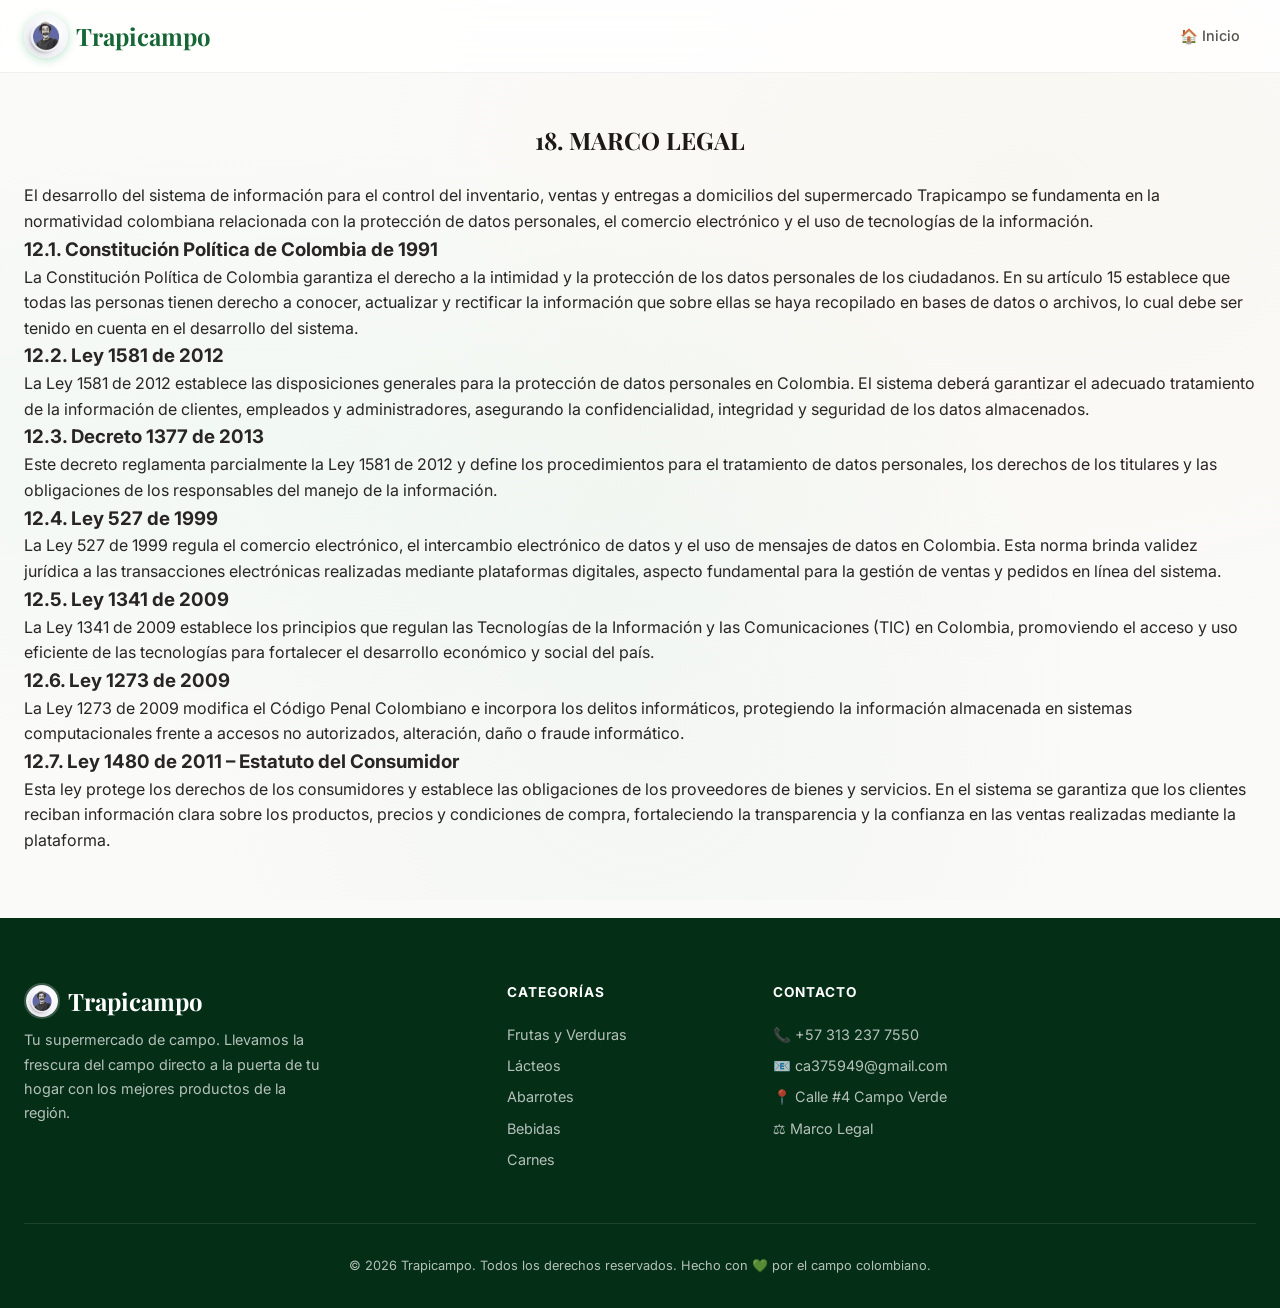
==== legal.html @ 7f21b01b "Add files via upload" ====
<!DOCTYPE html>
<html lang="es">

<head>
  <meta charset="UTF-8">
  <meta name="viewport" content="width=device-width, initial-scale=1.0">
  <meta name="description"
    content="Marco Legal de Trapicampo — Tu supermercado de campo.">
  <title>Marco Legal — Trapicampo</title>
  <link rel="stylesheet" href="styles.css">
  <link rel="icon" type="image/png" href="logo.png">
</head>

<body>
  <div class="bg-pattern"></div>

  <!-- ═══ NAVBAR ═══ -->
  <nav class="navbar" id="navbar">
    <div class="container navbar__inner">
      <a href="index.html" class="navbar__brand">
        <img src="logo.png" alt="Trapicampo Logo" class="navbar__brand-logo">
        Trapicampo
      </a>
      
      <div class="navbar__actions">
        <a href="index.html" class="navbar__btn" aria-label="Volver al Inicio">
          🏠 <span>Inicio</span>
        </a>
      </div>
    </div>
  </nav>

  <!-- ═══ MARCO LEGAL ═══ -->
  <section class="legal-section" id="marco-legal" style="min-height: 70vh; margin-top: var(--space-2xl);">
    <div class="container">
      <div class="section-header" style="justify-content: center; text-align: center; margin-bottom: var(--space-lg);">
        <h2 class="section-header__title" style="font-size: 1.5rem;">18. MARCO LEGAL</h2>
      </div>
      <div class="legal-content">
        <p>El desarrollo del sistema de información para el control del inventario, ventas y entregas a domicilios del supermercado Trapicampo se fundamenta en la normatividad colombiana relacionada con la protección de datos personales, el comercio electrónico y el uso de tecnologías de la información.</p>
        
        <h3>12.1. Constitución Política de Colombia de 1991</h3>
        <p>La Constitución Política de Colombia garantiza el derecho a la intimidad y la protección de los datos personales de los ciudadanos. En su artículo 15 establece que todas las personas tienen derecho a conocer, actualizar y rectificar la información que sobre ellas se haya recopilado en bases de datos o archivos, lo cual debe ser tenido en cuenta en el desarrollo del sistema.</p>
        
        <h3>12.2. Ley 1581 de 2012</h3>
        <p>La Ley 1581 de 2012 establece las disposiciones generales para la protección de datos personales en Colombia. El sistema deberá garantizar el adecuado tratamiento de la información de clientes, empleados y administradores, asegurando la confidencialidad, integridad y seguridad de los datos almacenados.</p>
        
        <h3>12.3. Decreto 1377 de 2013</h3>
        <p>Este decreto reglamenta parcialmente la Ley 1581 de 2012 y define los procedimientos para el tratamiento de datos personales, los derechos de los titulares y las obligaciones de los responsables del manejo de la información.</p>
        
        <h3>12.4. Ley 527 de 1999</h3>
        <p>La Ley 527 de 1999 regula el comercio electrónico, el intercambio electrónico de datos y el uso de mensajes de datos en Colombia. Esta norma brinda validez jurídica a las transacciones electrónicas realizadas mediante plataformas digitales, aspecto fundamental para la gestión de ventas y pedidos en línea del sistema.</p>
        
        <h3>12.5. Ley 1341 de 2009</h3>
        <p>La Ley 1341 de 2009 establece los principios que regulan las Tecnologías de la Información y las Comunicaciones (TIC) en Colombia, promoviendo el acceso y uso eficiente de las tecnologías para fortalecer el desarrollo económico y social del país.</p>
        
        <h3>12.6. Ley 1273 de 2009</h3>
        <p>La Ley 1273 de 2009 modifica el Código Penal Colombiano e incorpora los delitos informáticos, protegiendo la información almacenada en sistemas computacionales frente a accesos no autorizados, alteración, daño o fraude informático.</p>
        
        <h3>12.7. Ley 1480 de 2011 – Estatuto del Consumidor</h3>
        <p>Esta ley protege los derechos de los consumidores y establece las obligaciones de los proveedores de bienes y servicios. En el sistema se garantiza que los clientes reciban información clara sobre los productos, precios y condiciones de compra, fortaleciendo la transparencia y la confianza en las ventas realizadas mediante la plataforma.</p>
      </div>
    </div>
  </section>

  <!-- ═══ FOOTER ═══ -->
  <footer class="footer">
    <div class="container">
      <div class="footer__grid">
        <div>
          <div class="footer__brand"><img src="logo.png" alt="Trapicampo" class="footer__brand-logo"> Trapicampo</div>
          <p class="footer__desc">
            Tu supermercado de campo. Llevamos la frescura del campo directo
            a la puerta de tu hogar con los mejores productos de la región.
          </p>
        </div>
        <div>
          <div class="footer__heading">Categorías</div>
          <a href="index.html#catalogo" class="footer__link">Frutas y Verduras</a>
          <a href="index.html#catalogo" class="footer__link">Lácteos</a>
          <a href="index.html#catalogo" class="footer__link">Abarrotes</a>
          <a href="index.html#catalogo" class="footer__link">Bebidas</a>
          <a href="index.html#catalogo" class="footer__link">Carnes</a>
        </div>

        <div>
          <div class="footer__heading">Contacto</div>
          <a href="#" class="footer__link">📞 +57 313 237 7550</a>
          <a href="#" class="footer__link">📧 ca375949@gmail.com</a>
          <a href="#" class="footer__link">📍 Calle #4 Campo Verde</a>
          <a href="legal.html" class="footer__link">⚖️ Marco Legal</a>
        </div>
      </div>
      <div class="footer__bottom">
        © 2026 Trapicampo. Todos los derechos reservados. Hecho con 💚 por el campo colombiano.
      </div>
    </div>
  </footer>

</body>

</html>
---- styles.css ----
/* ============================================
   TRAPICAMPO — Design System & Styles
   Organic Greens · Earth Tones · Fresh & Clean
   ============================================ */

@import url('https://fonts.googleapis.com/css2?family=Inter:wght@300;400;500;600;700;800;900&family=Playfair+Display:wght@600;700;800&display=swap');

/* ── CSS Custom Properties ── */
:root {
  /* Primary Greens */
  --green-50:  #f0fdf0;
  --green-100: #dcfce7;
  --green-200: #bbf7d0;
  --green-300: #86efac;
  --green-400: #4ade80;
  --green-500: #22c55e;
  --green-600: #16a34a;
  --green-700: #15803d;
  --green-800: #166534;
  --green-900: #14532d;
  --green-950: #052e16;

  /* Earth Tones */
  --earth-50:  #fefdf5;
  --earth-100: #fdf8e1;
  --earth-200: #faefc3;
  --earth-300: #f5e08e;
  --earth-400: #eecb52;
  --earth-500: #e4b429;
  --earth-600: #c8911c;
  --earth-700: #a16c19;
  --earth-800: #85561c;
  --earth-900: #71471d;

  /* Neutrals */
  --gray-50:  #fafaf9;
  --gray-100: #f5f5f4;
  --gray-200: #e7e5e4;
  --gray-300: #d6d3d1;
  --gray-400: #a8a29e;
  --gray-500: #78716c;
  --gray-600: #57534e;
  --gray-700: #44403c;
  --gray-800: #292524;
  --gray-900: #1c1917;

  /* Semantic */
  --success: #22c55e;
  --warning: #f59e0b;
  --danger:  #ef4444;
  --info:    #3b82f6;

  /* Surfaces */
  --surface-primary:   #ffffff;
  --surface-secondary: var(--gray-50);
  --surface-elevated:  rgba(255, 255, 255, 0.85);
  --surface-glass:     rgba(255, 255, 255, 0.6);

  /* Typography */
  --font-sans:    'Inter', system-ui, -apple-system, sans-serif;
  --font-display: 'Playfair Display', Georgia, serif;

  /* Spacing */
  --space-xs:  0.25rem;
  --space-sm:  0.5rem;
  --space-md:  1rem;
  --space-lg:  1.5rem;
  --space-xl:  2rem;
  --space-2xl: 3rem;
  --space-3xl: 4rem;

  /* Radius */
  --radius-sm:   0.375rem;
  --radius-md:   0.5rem;
  --radius-lg:   0.75rem;
  --radius-xl:   1rem;
  --radius-2xl:  1.5rem;
  --radius-full: 9999px;

  /* Shadows */
  --shadow-sm:   0 1px 2px rgba(0,0,0,0.05);
  --shadow-md:   0 4px 6px -1px rgba(0,0,0,0.07), 0 2px 4px -2px rgba(0,0,0,0.05);
  --shadow-lg:   0 10px 15px -3px rgba(0,0,0,0.08), 0 4px 6px -4px rgba(0,0,0,0.04);
  --shadow-xl:   0 20px 25px -5px rgba(0,0,0,0.1), 0 8px 10px -6px rgba(0,0,0,0.04);
  --shadow-glow: 0 0 20px rgba(34, 197, 94, 0.15);

  /* Transitions */
  --ease-out:    cubic-bezier(0.16, 1, 0.3, 1);
  --ease-spring: cubic-bezier(0.34, 1.56, 0.64, 1);
  --duration:    0.3s;
}

/* ── Reset & Base ── */
*, *::before, *::after {
  box-sizing: border-box;
  margin: 0;
  padding: 0;
}

html {
  font-size: 16px;
  scroll-behavior: smooth;
  -webkit-font-smoothing: antialiased;
  -moz-osx-font-smoothing: grayscale;
}

body {
  font-family: var(--font-sans);
  color: var(--gray-800);
  background: var(--surface-secondary);
  line-height: 1.6;
  min-height: 100vh;
  overflow-x: hidden;
}

img {
  max-width: 100%;
  height: auto;
  display: block;
}

a {
  color: inherit;
  text-decoration: none;
}

button {
  cursor: pointer;
  font-family: inherit;
  border: none;
  background: none;
}

input, select, textarea {
  font-family: inherit;
  font-size: inherit;
}

ul, ol { list-style: none; }

/* ── Utility Classes ── */
.container {
  width: 100%;
  max-width: 1280px;
  margin: 0 auto;
  padding: 0 var(--space-lg);
}

.sr-only {
  position: absolute;
  width: 1px;
  height: 1px;
  padding: 0;
  margin: -1px;
  overflow: hidden;
  clip: rect(0,0,0,0);
  border: 0;
}

/* ── Animated Background Pattern ── */
.bg-pattern {
  position: fixed;
  top: 0; left: 0;
  width: 100%; height: 100%;
  z-index: -1;
  background:
    radial-gradient(ellipse at 20% 50%, rgba(34, 197, 94, 0.04) 0%, transparent 50%),
    radial-gradient(ellipse at 80% 20%, rgba(228, 180, 41, 0.04) 0%, transparent 50%),
    radial-gradient(ellipse at 50% 80%, rgba(21, 128, 61, 0.03) 0%, transparent 50%),
    var(--surface-secondary);
}

/* ══════════════════════════════════
   HEADER / NAVBAR
   ══════════════════════════════════ */
.navbar {
  position: sticky;
  top: 0;
  z-index: 1000;
  background: var(--surface-elevated);
  backdrop-filter: blur(20px) saturate(180%);
  -webkit-backdrop-filter: blur(20px) saturate(180%);
  border-bottom: 1px solid rgba(0,0,0,0.06);
  transition: box-shadow var(--duration) var(--ease-out);
}

.navbar.scrolled {
  box-shadow: var(--shadow-lg);
}

.navbar__inner {
  display: flex;
  align-items: center;
  justify-content: space-between;
  height: 72px;
  gap: var(--space-lg);
}

.navbar__brand {
  display: flex;
  align-items: center;
  gap: var(--space-sm);
  font-family: var(--font-display);
  font-size: 1.5rem;
  font-weight: 700;
  color: var(--green-800);
  flex-shrink: 0;
}

.navbar__brand-logo {
  width: 44px;
  height: 44px;
  border-radius: 50%;
  object-fit: cover;
  box-shadow: 0 2px 10px rgba(22, 163, 74, 0.3);
}

.navbar__search {
  flex: 1;
  max-width: 480px;
  position: relative;
}

.navbar__search input {
  width: 100%;
  height: 44px;
  padding: 0 var(--space-lg) 0 44px;
  background: var(--gray-100);
  border: 2px solid transparent;
  border-radius: var(--radius-full);
  font-size: 0.9rem;
  color: var(--gray-800);
  transition: all var(--duration) var(--ease-out);
  outline: none;
}

.navbar__search input::placeholder {
  color: var(--gray-400);
}

.navbar__search input:focus {
  background: white;
  border-color: var(--green-400);
  box-shadow: 0 0 0 4px rgba(34, 197, 94, 0.1);
}

.navbar__search-icon {
  position: absolute;
  left: 14px;
  top: 50%;
  transform: translateY(-50%);
  color: var(--gray-400);
  font-size: 1.1rem;
  pointer-events: none;
}

.navbar__actions {
  display: flex;
  align-items: center;
  gap: var(--space-sm);
  flex-shrink: 0;
}

.navbar__btn {
  position: relative;
  display: flex;
  align-items: center;
  gap: var(--space-xs);
  padding: var(--space-sm) var(--space-md);
  border-radius: var(--radius-full);
  font-weight: 500;
  font-size: 0.9rem;
  color: var(--gray-600);
  transition: all var(--duration) var(--ease-out);
}

.navbar__btn:hover {
  background: var(--green-50);
  color: var(--green-700);
}

.navbar__btn--cart {
  background: var(--green-600);
  color: white;
  padding: var(--space-sm) var(--space-lg);
}

.navbar__btn--cart:hover {
  background: var(--green-700);
  color: white;
  transform: translateY(-1px);
  box-shadow: 0 4px 12px rgba(22, 163, 74, 0.3);
}

.cart-badge {
  position: absolute;
  top: -4px;
  right: -4px;
  background: var(--danger);
  color: white;
  font-size: 0.7rem;
  font-weight: 700;
  width: 20px;
  height: 20px;
  border-radius: 50%;
  display: flex;
  align-items: center;
  justify-content: center;
  border: 2px solid white;
  animation: badgePop 0.3s var(--ease-spring);
}

@keyframes badgePop {
  0% { transform: scale(0); }
  100% { transform: scale(1); }
}

/* Mobile nav toggle */
.navbar__toggle {
  display: none;
  font-size: 1.5rem;
  color: var(--gray-700);
  padding: var(--space-sm);
}

/* ══════════════════════════════════
   HERO SECTION
   ══════════════════════════════════ */
.hero {
  position: relative;
  background: linear-gradient(135deg, var(--green-900) 0%, var(--green-700) 50%, var(--green-600) 100%);
  color: white;
  overflow: hidden;
  min-height: 420px;
  display: flex;
  align-items: center;
}

.hero::before {
  content: '';
  position: absolute;
  top: -50%;
  right: -20%;
  width: 600px;
  height: 600px;
  background: radial-gradient(circle, rgba(255,255,255,0.08) 0%, transparent 70%);
  border-radius: 50%;
  animation: heroFloat 8s ease-in-out infinite;
}

.hero::after {
  content: '';
  position: absolute;
  bottom: -30%;
  left: -10%;
  width: 400px;
  height: 400px;
  background: radial-gradient(circle, rgba(228,180,41,0.12) 0%, transparent 70%);
  border-radius: 50%;
  animation: heroFloat 10s ease-in-out infinite reverse;
}

@keyframes heroFloat {
  0%, 100% { transform: translate(0, 0); }
  50% { transform: translate(30px, -20px); }
}

.hero__content {
  position: relative;
  z-index: 1;
  padding: var(--space-3xl) 0;
}

.hero__badge {
  display: inline-flex;
  align-items: center;
  gap: var(--space-xs);
  padding: var(--space-xs) var(--space-md);
  background: rgba(255,255,255,0.15);
  backdrop-filter: blur(10px);
  border-radius: var(--radius-full);
  font-size: 0.85rem;
  font-weight: 500;
  margin-bottom: var(--space-lg);
  border: 1px solid rgba(255,255,255,0.2);
}

.hero__title {
  font-family: var(--font-display);
  font-size: clamp(2.2rem, 5vw, 3.5rem);
  font-weight: 800;
  line-height: 1.15;
  margin-bottom: var(--space-md);
  max-width: 600px;
}

.hero__title span {
  color: var(--earth-300);
}

.hero__subtitle {
  font-size: 1.1rem;
  font-weight: 300;
  opacity: 0.9;
  max-width: 500px;
  margin-bottom: var(--space-xl);
  line-height: 1.7;
}

.hero__cta {
  display: inline-flex;
  align-items: center;
  gap: var(--space-sm);
  padding: var(--space-md) var(--space-2xl);
  background: white;
  color: var(--green-800);
  font-weight: 700;
  font-size: 1rem;
  border-radius: var(--radius-full);
  transition: all var(--duration) var(--ease-out);
  box-shadow: 0 4px 14px rgba(0,0,0,0.15);
}

.hero__cta:hover {
  transform: translateY(-2px);
  box-shadow: 0 8px 25px rgba(0,0,0,0.2);
}

/* ══════════════════════════════════
   CATEGORIES BAR
   ══════════════════════════════════ */
.categories {
  padding: var(--space-xl) 0;
  border-bottom: 1px solid var(--gray-200);
  background: white;
}

.categories__list {
  display: flex;
  gap: var(--space-sm);
  overflow-x: auto;
  -webkit-overflow-scrolling: touch;
  scrollbar-width: none;
  padding-bottom: var(--space-xs);
}

.categories__list::-webkit-scrollbar { display: none; }

.category-chip {
  display: inline-flex;
  align-items: center;
  gap: var(--space-xs);
  padding: var(--space-sm) var(--space-lg);
  border-radius: var(--radius-full);
  font-size: 0.875rem;
  font-weight: 500;
  white-space: nowrap;
  border: 2px solid var(--gray-200);
  color: var(--gray-600);
  background: white;
  transition: all var(--duration) var(--ease-out);
  cursor: pointer;
}

.category-chip:hover {
  border-color: var(--green-300);
  color: var(--green-700);
  background: var(--green-50);
}

.category-chip.active {
  background: var(--green-600);
  color: white;
  border-color: var(--green-600);
  box-shadow: 0 2px 8px rgba(22, 163, 74, 0.25);
}

.category-chip__emoji {
  font-size: 1.15rem;
}

/* ══════════════════════════════════
   PRODUCT GRID
   ══════════════════════════════════ */
.products-section {
  padding: var(--space-2xl) 0 var(--space-3xl);
}

.section-header {
  display: flex;
  align-items: center;
  justify-content: space-between;
  margin-bottom: var(--space-xl);
}

.section-header__title {
  font-family: var(--font-display);
  font-size: 1.75rem;
  font-weight: 700;
  color: var(--gray-900);
}

.section-header__count {
  font-size: 0.875rem;
  color: var(--gray-500);
}

.products-grid {
  display: grid;
  grid-template-columns: repeat(auto-fill, minmax(260px, 1fr));
  gap: var(--space-lg);
}

/* ── Product Card ── */
.product-card {
  background: white;
  border-radius: var(--radius-xl);
  overflow: hidden;
  border: 1px solid var(--gray-200);
  transition: all var(--duration) var(--ease-out);
  display: flex;
  flex-direction: column;
  position: relative;
}

.product-card:hover {
  transform: translateY(-4px);
  box-shadow: var(--shadow-xl);
  border-color: var(--green-200);
}

.product-card__image {
  position: relative;
  aspect-ratio: 4/3;
  background: linear-gradient(135deg, var(--green-50), var(--earth-50));
  display: flex;
  align-items: center;
  justify-content: center;
  overflow: hidden;
}

.product-card__image-emoji {
  font-size: 4rem;
  transition: transform 0.4s var(--ease-spring);
}

.product-card:hover .product-card__image-emoji {
  transform: scale(1.15) rotate(-5deg);
}

.product-card__badge {
  position: absolute;
  top: var(--space-sm);
  left: var(--space-sm);
  padding: 2px var(--space-sm);
  border-radius: var(--radius-full);
  font-size: 0.7rem;
  font-weight: 700;
  text-transform: uppercase;
  letter-spacing: 0.5px;
}

.product-card__badge--low {
  background: rgba(239, 68, 68, 0.1);
  color: var(--danger);
  border: 1px solid rgba(239, 68, 68, 0.2);
}

.product-card__badge--organic {
  background: rgba(34, 197, 94, 0.1);
  color: var(--green-700);
  border: 1px solid rgba(34, 197, 94, 0.2);
}

.product-card__body {
  padding: var(--space-md) var(--space-lg) var(--space-lg);
  flex: 1;
  display: flex;
  flex-direction: column;
}

.product-card__category {
  font-size: 0.75rem;
  font-weight: 600;
  text-transform: uppercase;
  letter-spacing: 0.5px;
  color: var(--green-600);
  margin-bottom: var(--space-xs);
}

.product-card__name {
  font-size: 1.05rem;
  font-weight: 600;
  color: var(--gray-900);
  margin-bottom: var(--space-xs);
}

.product-card__unit {
  font-size: 0.8rem;
  color: var(--gray-400);
  margin-bottom: var(--space-md);
}

.product-card__footer {
  display: flex;
  align-items: center;
  justify-content: space-between;
  margin-top: auto;
}

.product-card__price {
  font-size: 1.35rem;
  font-weight: 800;
  color: var(--green-800);
}

.product-card__price small {
  font-size: 0.75rem;
  font-weight: 400;
  color: var(--gray-400);
}

.product-card__stock {
  font-size: 0.75rem;
  color: var(--gray-400);
}

.product-card__stock--low {
  color: var(--danger);
  font-weight: 600;
}

.btn-add-cart {
  display: flex;
  align-items: center;
  justify-content: center;
  gap: var(--space-xs);
  width: 42px;
  height: 42px;
  background: var(--green-600);
  color: white;
  border-radius: var(--radius-lg);
  font-size: 1.2rem;
  transition: all var(--duration) var(--ease-out);
  flex-shrink: 0;
}

.btn-add-cart:hover {
  background: var(--green-700);
  transform: scale(1.08);
  box-shadow: 0 4px 12px rgba(22, 163, 74, 0.3);
}

.btn-add-cart:active {
  transform: scale(0.95);
}

.btn-add-cart.added {
  background: var(--earth-500);
  animation: cartBounce 0.4s var(--ease-spring);
}

@keyframes cartBounce {
  0% { transform: scale(1); }
  50% { transform: scale(1.3); }
  100% { transform: scale(1); }
}

/* ══════════════════════════════════
   CART SIDEBAR / DRAWER
   ══════════════════════════════════ */
.cart-overlay {
  position: fixed;
  inset: 0;
  background: rgba(0,0,0,0.4);
  z-index: 2000;
  opacity: 0;
  visibility: hidden;
  transition: all var(--duration) var(--ease-out);
  backdrop-filter: blur(4px);
}

.cart-overlay.active {
  opacity: 1;
  visibility: visible;
}

.cart-drawer {
  position: fixed;
  top: 0;
  right: 0;
  width: 100%;
  max-width: 440px;
  height: 100vh;
  background: white;
  z-index: 2001;
  transform: translateX(100%);
  transition: transform 0.4s var(--ease-out);
  display: flex;
  flex-direction: column;
  box-shadow: -10px 0 40px rgba(0,0,0,0.15);
}

.cart-drawer.active {
  transform: translateX(0);
}

.cart-drawer__header {
  display: flex;
  align-items: center;
  justify-content: space-between;
  padding: var(--space-lg) var(--space-xl);
  border-bottom: 1px solid var(--gray-200);
}

.cart-drawer__title {
  font-family: var(--font-display);
  font-size: 1.3rem;
  font-weight: 700;
  color: var(--gray-900);
}

.cart-drawer__close {
  width: 36px;
  height: 36px;
  display: flex;
  align-items: center;
  justify-content: center;
  border-radius: var(--radius-md);
  font-size: 1.2rem;
  color: var(--gray-500);
  transition: all var(--duration);
}

.cart-drawer__close:hover {
  background: var(--gray-100);
  color: var(--gray-800);
}

.cart-drawer__items {
  flex: 1;
  overflow-y: auto;
  padding: var(--space-md) var(--space-xl);
}

.cart-empty {
  display: flex;
  flex-direction: column;
  align-items: center;
  justify-content: center;
  height: 100%;
  text-align: center;
  color: var(--gray-400);
}

.cart-empty__icon {
  font-size: 4rem;
  margin-bottom: var(--space-md);
  opacity: 0.5;
}

.cart-empty__text {
  font-size: 1rem;
  font-weight: 500;
}

/* Cart Item */
.cart-item {
  display: flex;
  align-items: center;
  gap: var(--space-md);
  padding: var(--space-md) 0;
  border-bottom: 1px solid var(--gray-100);
  animation: slideIn 0.3s var(--ease-out);
}

@keyframes slideIn {
  from { opacity: 0; transform: translateX(20px); }
  to   { opacity: 1; transform: translateX(0); }
}

.cart-item__image {
  width: 56px;
  height: 56px;
  background: var(--green-50);
  border-radius: var(--radius-lg);
  display: flex;
  align-items: center;
  justify-content: center;
  font-size: 1.8rem;
  flex-shrink: 0;
}

.cart-item__info {
  flex: 1;
  min-width: 0;
}

.cart-item__name {
  font-size: 0.9rem;
  font-weight: 600;
  color: var(--gray-800);
  white-space: nowrap;
  overflow: hidden;
  text-overflow: ellipsis;
}

.cart-item__price {
  font-size: 0.8rem;
  color: var(--gray-500);
}

.cart-item__qty {
  display: flex;
  align-items: center;
  gap: var(--space-xs);
  flex-shrink: 0;
}

.cart-item__qty button {
  width: 28px;
  height: 28px;
  border-radius: var(--radius-md);
  display: flex;
  align-items: center;
  justify-content: center;
  font-size: 0.9rem;
  font-weight: 700;
  border: 1px solid var(--gray-200);
  color: var(--gray-600);
  background: white;
  transition: all var(--duration);
}

.cart-item__qty button:hover {
  border-color: var(--green-400);
  color: var(--green-700);
  background: var(--green-50);
}

.cart-item__qty span {
  font-size: 0.9rem;
  font-weight: 600;
  min-width: 24px;
  text-align: center;
}

.cart-item__remove {
  color: var(--gray-400);
  font-size: 1rem;
  padding: var(--space-xs);
  transition: color var(--duration);
}

.cart-item__remove:hover {
  color: var(--danger);
}

/* Cart Footer */
.cart-drawer__footer {
  padding: var(--space-lg) var(--space-xl);
  border-top: 1px solid var(--gray-200);
  background: var(--gray-50);
}

.cart-totals {
  margin-bottom: var(--space-md);
}

.cart-totals__row {
  display: flex;
  justify-content: space-between;
  font-size: 0.9rem;
  color: var(--gray-600);
  padding: var(--space-xs) 0;
}

.cart-totals__row--total {
  font-size: 1.15rem;
  font-weight: 700;
  color: var(--gray-900);
  padding-top: var(--space-sm);
  margin-top: var(--space-xs);
  border-top: 2px solid var(--gray-200);
}

.btn-checkout {
  width: 100%;
  padding: var(--space-md) var(--space-xl);
  background: linear-gradient(135deg, var(--green-600), var(--green-700));
  color: white;
  font-weight: 700;
  font-size: 1rem;
  border-radius: var(--radius-xl);
  display: flex;
  align-items: center;
  justify-content: center;
  gap: var(--space-sm);
  transition: all var(--duration) var(--ease-out);
  box-shadow: 0 4px 14px rgba(22, 163, 74, 0.25);
}

.btn-checkout:hover {
  background: linear-gradient(135deg, var(--green-700), var(--green-800));
  transform: translateY(-1px);
  box-shadow: 0 6px 20px rgba(22, 163, 74, 0.35);
}

.btn-checkout:disabled {
  opacity: 0.5;
  cursor: not-allowed;
  transform: none;
  box-shadow: none;
}

/* ══════════════════════════════════
   CHECKOUT MODAL
   ══════════════════════════════════ */
.modal-overlay {
  position: fixed;
  inset: 0;
  background: rgba(0,0,0,0.5);
  z-index: 3000;
  display: flex;
  align-items: center;
  justify-content: center;
  padding: var(--space-lg);
  opacity: 0;
  visibility: hidden;
  transition: all var(--duration) var(--ease-out);
  backdrop-filter: blur(6px);
}

.modal-overlay.active {
  opacity: 1;
  visibility: visible;
}

.modal {
  background: white;
  border-radius: var(--radius-2xl);
  width: 100%;
  max-width: 560px;
  max-height: 90vh;
  overflow-y: auto;
  transform: scale(0.9) translateY(20px);
  transition: transform 0.4s var(--ease-spring);
  box-shadow: 0 25px 60px rgba(0,0,0,0.2);
}

.modal-overlay.active .modal {
  transform: scale(1) translateY(0);
}

.modal__header {
  display: flex;
  align-items: center;
  justify-content: space-between;
  padding: var(--space-xl) var(--space-xl) 0;
}

.modal__title {
  font-family: var(--font-display);
  font-size: 1.4rem;
  font-weight: 700;
  color: var(--gray-900);
}

.modal__close {
  width: 36px;
  height: 36px;
  border-radius: var(--radius-md);
  display: flex;
  align-items: center;
  justify-content: center;
  color: var(--gray-500);
  font-size: 1.2rem;
  transition: all var(--duration);
}

.modal__close:hover {
  background: var(--gray-100);
  color: var(--gray-800);
}

.modal__body {
  padding: var(--space-xl);
}

/* ── Forms ── */
.form-group {
  margin-bottom: var(--space-lg);
}

.form-label {
  display: block;
  font-size: 0.85rem;
  font-weight: 600;
  color: var(--gray-700);
  margin-bottom: var(--space-xs);
}

.form-input {
  width: 100%;
  height: 48px;
  padding: 0 var(--space-md);
  border: 2px solid var(--gray-200);
  border-radius: var(--radius-lg);
  font-size: 0.95rem;
  color: var(--gray-800);
  background: white;
  outline: none;
  transition: all var(--duration) var(--ease-out);
}

.form-input:focus {
  border-color: var(--green-400);
  box-shadow: 0 0 0 4px rgba(34, 197, 94, 0.1);
}

.form-input::placeholder {
  color: var(--gray-400);
}

textarea.form-input {
  height: auto;
  min-height: 80px;
  padding: var(--space-md);
  resize: vertical;
}

.form-select {
  appearance: none;
  background-image: url("data:image/svg+xml,%3Csvg xmlns='http://www.w3.org/2000/svg' width='12' height='12' viewBox='0 0 12 12'%3E%3Cpath fill='%2378716c' d='M6 8L1 3h10z'/%3E%3C/svg%3E");
  background-repeat: no-repeat;
  background-position: right 14px center;
  padding-right: 40px;
}

.form-row {
  display: grid;
  grid-template-columns: 1fr 1fr;
  gap: var(--space-md);
}

/* Payment method radio cards */
.payment-options {
  display: grid;
  grid-template-columns: 1fr 1fr;
  gap: var(--space-md);
}

.payment-card {
  position: relative;
  padding: var(--space-md);
  border: 2px solid var(--gray-200);
  border-radius: var(--radius-lg);
  text-align: center;
  cursor: pointer;
  transition: all var(--duration) var(--ease-out);
}

.payment-card:hover {
  border-color: var(--green-300);
}

.payment-card.selected {
  border-color: var(--green-500);
  background: var(--green-50);
  box-shadow: 0 0 0 3px rgba(34, 197, 94, 0.1);
}

.payment-card input {
  position: absolute;
  opacity: 0;
}

.payment-card__icon {
  font-size: 1.6rem;
  margin-bottom: var(--space-xs);
}

.payment-card__label {
  font-size: 0.85rem;
  font-weight: 600;
  color: var(--gray-700);
}

/* Order Summary in checkout */
.order-summary {
  background: var(--gray-50);
  border-radius: var(--radius-lg);
  padding: var(--space-lg);
  margin-bottom: var(--space-lg);
}

.order-summary__title {
  font-weight: 700;
  font-size: 0.9rem;
  color: var(--gray-800);
  margin-bottom: var(--space-md);
}

.order-summary__item {
  display: flex;
  justify-content: space-between;
  font-size: 0.85rem;
  color: var(--gray-600);
  padding: var(--space-xs) 0;
}

.order-summary__total {
  display: flex;
  justify-content: space-between;
  font-size: 1.05rem;
  font-weight: 700;
  color: var(--gray-900);
  padding-top: var(--space-sm);
  margin-top: var(--space-sm);
  border-top: 2px dashed var(--gray-300);
}

.btn-submit-order {
  width: 100%;
  padding: var(--space-md) var(--space-xl);
  background: linear-gradient(135deg, var(--green-600), var(--green-700));
  color: white;
  font-weight: 700;
  font-size: 1rem;
  border-radius: var(--radius-xl);
  display: flex;
  align-items: center;
  justify-content: center;
  gap: var(--space-sm);
  transition: all var(--duration) var(--ease-out);
  box-shadow: 0 4px 14px rgba(22, 163, 74, 0.25);
}

.btn-submit-order:hover {
  background: linear-gradient(135deg, var(--green-700), var(--green-800));
  transform: translateY(-1px);
  box-shadow: 0 6px 20px rgba(22, 163, 74, 0.35);
}

/* ══════════════════════════════════
   SUCCESS TOAST / NOTIFICATION
   ══════════════════════════════════ */
.toast {
  position: fixed;
  bottom: 30px;
  right: 30px;
  z-index: 5000;
  min-width: 320px;
  padding: var(--space-md) var(--space-lg);
  border-radius: var(--radius-xl);
  color: white;
  font-weight: 500;
  font-size: 0.9rem;
  display: flex;
  align-items: center;
  gap: var(--space-sm);
  transform: translateY(120%);
  transition: transform 0.4s var(--ease-spring);
  box-shadow: 0 10px 30px rgba(0,0,0,0.2);
}

.toast.active {
  transform: translateY(0);
}

.toast--success {
  background: linear-gradient(135deg, var(--green-600), var(--green-700));
}

.toast--error {
  background: linear-gradient(135deg, var(--danger), #dc2626);
}

.toast--warning {
  background: linear-gradient(135deg, var(--earth-600), var(--earth-700));
}

.toast__icon { font-size: 1.2rem; }

/* ══════════════════════════════════
   FOOTER
   ══════════════════════════════════ */
.footer {
  background: var(--green-950);
  color: rgba(255,255,255,0.7);
  padding: var(--space-3xl) 0 var(--space-xl);
  margin-top: var(--space-3xl);
}

.footer__grid {
  display: grid;
  grid-template-columns: 2fr 1fr 1fr 1fr;
  gap: var(--space-2xl);
  margin-bottom: var(--space-2xl);
}

.footer__brand {
  display: flex;
  align-items: center;
  gap: var(--space-sm);
  font-family: var(--font-display);
  font-size: 1.5rem;
  font-weight: 700;
  color: white;
  margin-bottom: var(--space-sm);
}

.footer__brand-logo {
  width: 36px;
  height: 36px;
  border-radius: 50%;
  object-fit: cover;
  border: 2px solid rgba(255, 255, 255, 0.2);
}

.footer__desc {
  font-size: 0.9rem;
  line-height: 1.7;
  max-width: 300px;
}

.footer__heading {
  font-size: 0.85rem;
  font-weight: 700;
  color: white;
  text-transform: uppercase;
  letter-spacing: 1px;
  margin-bottom: var(--space-md);
}

.footer__link {
  display: block;
  font-size: 0.9rem;
  padding: var(--space-xs) 0;
  transition: color var(--duration);
}

.footer__link:hover {
  color: var(--green-400);
}

.footer__bottom {
  text-align: center;
  font-size: 0.8rem;
  padding-top: var(--space-xl);
  border-top: 1px solid rgba(255,255,255,0.1);
}

/* ══════════════════════════════════
   ADMIN DASHBOARD
   ══════════════════════════════════ */
.admin-layout {
  display: grid;
  grid-template-columns: 260px 1fr;
  min-height: 100vh;
}

/* Sidebar */
.sidebar {
  background: var(--green-950);
  color: white;
  padding: var(--space-xl) 0;
  position: sticky;
  top: 0;
  height: 100vh;
  overflow-y: auto;
  display: flex;
  flex-direction: column;
}

.sidebar__brand {
  display: flex;
  align-items: center;
  gap: var(--space-sm);
  padding: 0 var(--space-xl) var(--space-xl);
  font-family: var(--font-display);
  font-size: 1.25rem;
  font-weight: 700;
  border-bottom: 1px solid rgba(255,255,255,0.1);
  margin-bottom: var(--space-lg);
}

.sidebar__brand-logo {
  width: 36px;
  height: 36px;
  border-radius: 50%;
  object-fit: cover;
  border: 1px solid rgba(255, 255, 255, 0.2);
}

.sidebar__label {
  font-size: 0.7rem;
  font-weight: 600;
  text-transform: uppercase;
  letter-spacing: 1.5px;
  color: rgba(255,255,255,0.4);
  padding: var(--space-md) var(--space-xl) var(--space-sm);
}

.sidebar__link {
  display: flex;
  align-items: center;
  gap: var(--space-sm);
  padding: var(--space-sm) var(--space-xl);
  font-size: 0.9rem;
  font-weight: 500;
  color: rgba(255,255,255,0.65);
  transition: all var(--duration);
  border-left: 3px solid transparent;
  margin: 2px 0;
}

.sidebar__link:hover {
  background: rgba(255,255,255,0.05);
  color: white;
}

.sidebar__link.active {
  background: rgba(34, 197, 94, 0.15);
  color: var(--green-400);
  border-left-color: var(--green-400);
}

.sidebar__link-icon {
  font-size: 1.15rem;
  width: 24px;
  text-align: center;
}

.sidebar__footer {
  margin-top: auto;
  padding: var(--space-lg) var(--space-xl);
  border-top: 1px solid rgba(255,255,255,0.1);
}

.sidebar__footer a {
  display: flex;
  align-items: center;
  gap: var(--space-sm);
  font-size: 0.85rem;
  color: rgba(255,255,255,0.5);
  transition: color var(--duration);
}

.sidebar__footer a:hover {
  color: white;
}

/* Admin Main Content */
.admin-main {
  padding: var(--space-xl) var(--space-2xl);
  background: var(--surface-secondary);
  overflow-y: auto;
}

.admin-main__header {
  display: flex;
  align-items: center;
  justify-content: space-between;
  margin-bottom: var(--space-2xl);
}

.admin-main__title {
  font-family: var(--font-display);
  font-size: 1.75rem;
  font-weight: 700;
  color: var(--gray-900);
}

.admin-main__subtitle {
  font-size: 0.9rem;
  color: var(--gray-500);
  margin-top: var(--space-xs);
}

/* Stats Cards */
.stats-grid {
  display: grid;
  grid-template-columns: repeat(auto-fit, minmax(220px, 1fr));
  gap: var(--space-lg);
  margin-bottom: var(--space-2xl);
}

.stat-card {
  background: white;
  border-radius: var(--radius-xl);
  padding: var(--space-xl);
  border: 1px solid var(--gray-200);
  transition: all var(--duration) var(--ease-out);
  position: relative;
  overflow: hidden;
}

.stat-card::before {
  content: '';
  position: absolute;
  top: 0;
  left: 0;
  right: 0;
  height: 3px;
}

.stat-card--green::before { background: linear-gradient(90deg, var(--green-400), var(--green-600)); }
.stat-card--gold::before  { background: linear-gradient(90deg, var(--earth-400), var(--earth-600)); }
.stat-card--blue::before  { background: linear-gradient(90deg, var(--info), #2563eb); }
.stat-card--red::before   { background: linear-gradient(90deg, #f87171, var(--danger)); }

.stat-card:hover {
  transform: translateY(-2px);
  box-shadow: var(--shadow-lg);
}

.stat-card__icon {
  width: 48px;
  height: 48px;
  border-radius: var(--radius-lg);
  display: flex;
  align-items: center;
  justify-content: center;
  font-size: 1.4rem;
  margin-bottom: var(--space-md);
}

.stat-card--green .stat-card__icon { background: var(--green-100); }
.stat-card--gold .stat-card__icon  { background: var(--earth-100); }
.stat-card--blue .stat-card__icon  { background: rgba(59, 130, 246, 0.1); }
.stat-card--red .stat-card__icon   { background: rgba(239, 68, 68, 0.1); }

.stat-card__value {
  font-size: 1.8rem;
  font-weight: 800;
  color: var(--gray-900);
  line-height: 1;
  margin-bottom: var(--space-xs);
}

.stat-card__label {
  font-size: 0.85rem;
  color: var(--gray-500);
}

/* Admin Tables */
.admin-card {
  background: white;
  border-radius: var(--radius-xl);
  border: 1px solid var(--gray-200);
  overflow: hidden;
  margin-bottom: var(--space-xl);
}

.admin-card__header {
  display: flex;
  align-items: center;
  justify-content: space-between;
  padding: var(--space-lg) var(--space-xl);
  border-bottom: 1px solid var(--gray-100);
}

.admin-card__title {
  font-size: 1.05rem;
  font-weight: 700;
  color: var(--gray-800);
}

.btn-primary {
  display: inline-flex;
  align-items: center;
  gap: var(--space-xs);
  padding: var(--space-sm) var(--space-lg);
  background: var(--green-600);
  color: white;
  font-weight: 600;
  font-size: 0.85rem;
  border-radius: var(--radius-lg);
  transition: all var(--duration) var(--ease-out);
}

.btn-primary:hover {
  background: var(--green-700);
  transform: translateY(-1px);
  box-shadow: 0 4px 12px rgba(22, 163, 74, 0.25);
}

.btn-secondary {
  display: inline-flex;
  align-items: center;
  gap: var(--space-xs);
  padding: var(--space-sm) var(--space-lg);
  background: white;
  color: var(--gray-700);
  font-weight: 600;
  font-size: 0.85rem;
  border: 1px solid var(--gray-300);
  border-radius: var(--radius-lg);
  transition: all var(--duration) var(--ease-out);
}

.btn-secondary:hover {
  background: var(--gray-50);
  border-color: var(--gray-400);
}

.btn-danger {
  display: inline-flex;
  align-items: center;
  gap: var(--space-xs);
  padding: var(--space-sm) var(--space-md);
  background: rgba(239, 68, 68, 0.1);
  color: var(--danger);
  font-weight: 600;
  font-size: 0.8rem;
  border-radius: var(--radius-md);
  transition: all var(--duration);
}

.btn-danger:hover {
  background: var(--danger);
  color: white;
}

.btn-edit {
  display: inline-flex;
  align-items: center;
  gap: var(--space-xs);
  padding: var(--space-sm) var(--space-md);
  background: rgba(59, 130, 246, 0.1);
  color: var(--info);
  font-weight: 600;
  font-size: 0.8rem;
  border-radius: var(--radius-md);
  transition: all var(--duration);
}

.btn-edit:hover {
  background: var(--info);
  color: white;
}

/* Data Table */
.data-table {
  width: 100%;
  border-collapse: collapse;
}

.data-table th {
  text-align: left;
  padding: var(--space-md) var(--space-xl);
  font-size: 0.75rem;
  font-weight: 700;
  text-transform: uppercase;
  letter-spacing: 0.5px;
  color: var(--gray-500);
  background: var(--gray-50);
  border-bottom: 1px solid var(--gray-200);
}

.data-table td {
  padding: var(--space-md) var(--space-xl);
  font-size: 0.9rem;
  color: var(--gray-700);
  border-bottom: 1px solid var(--gray-100);
  vertical-align: middle;
}

.data-table tbody tr {
  transition: background var(--duration);
}

.data-table tbody tr:hover {
  background: var(--green-50);
}

.data-table__product {
  display: flex;
  align-items: center;
  gap: var(--space-sm);
}

.data-table__product-icon {
  width: 40px;
  height: 40px;
  background: var(--green-50);
  border-radius: var(--radius-md);
  display: flex;
  align-items: center;
  justify-content: center;
  font-size: 1.2rem;
  flex-shrink: 0;
}

.data-table__product-name {
  font-weight: 600;
  color: var(--gray-800);
}

.data-table__actions {
  display: flex;
  gap: var(--space-xs);
}

/* Stock Badge */
.stock-badge {
  display: inline-flex;
  align-items: center;
  gap: 4px;
  padding: 2px var(--space-sm);
  border-radius: var(--radius-full);
  font-size: 0.8rem;
  font-weight: 600;
}

.stock-badge--ok {
  background: var(--green-100);
  color: var(--green-700);
}

.stock-badge--low {
  background: rgba(239, 68, 68, 0.1);
  color: var(--danger);
  animation: pulse 2s infinite;
}

@keyframes pulse {
  0%, 100% { opacity: 1; }
  50% { opacity: 0.6; }
}

.stock-badge--medium {
  background: rgba(245, 158, 11, 0.1);
  color: var(--warning);
}

/* Status Select / Badge for Orders */
.status-select {
  padding: var(--space-xs) var(--space-sm);
  border-radius: var(--radius-md);
  font-size: 0.8rem;
  font-weight: 600;
  border: 1px solid var(--gray-200);
  outline: none;
  cursor: pointer;
  background: white;
  transition: all var(--duration);
}

.status-badge {
  display: inline-flex;
  align-items: center;
  gap: 4px;
  padding: 4px var(--space-sm);
  border-radius: var(--radius-full);
  font-size: 0.78rem;
  font-weight: 600;
}

.status-badge--preparing {
  background: rgba(245, 158, 11, 0.12);
  color: #b45309;
}

.status-badge--shipping {
  background: rgba(59, 130, 246, 0.12);
  color: #1d4ed8;
}

.status-badge--delivered {
  background: rgba(34, 197, 94, 0.12);
  color: var(--green-700);
}

/* Admin Modal for Add/Edit Product */
.admin-modal-overlay {
  position: fixed;
  inset: 0;
  background: rgba(0,0,0,0.5);
  z-index: 3000;
  display: flex;
  align-items: center;
  justify-content: center;
  padding: var(--space-lg);
  opacity: 0;
  visibility: hidden;
  transition: all var(--duration) var(--ease-out);
  backdrop-filter: blur(6px);
}

.admin-modal-overlay.active {
  opacity: 1;
  visibility: visible;
}

.admin-modal {
  background: white;
  border-radius: var(--radius-2xl);
  width: 100%;
  max-width: 520px;
  max-height: 90vh;
  overflow-y: auto;
  transform: scale(0.9) translateY(20px);
  transition: transform 0.4s var(--ease-spring);
  box-shadow: 0 25px 60px rgba(0,0,0,0.2);
}

.admin-modal-overlay.active .admin-modal {
  transform: scale(1) translateY(0);
}

.admin-modal__header {
  display: flex;
  align-items: center;
  justify-content: space-between;
  padding: var(--space-xl) var(--space-xl) 0;
}

.admin-modal__title {
  font-family: var(--font-display);
  font-size: 1.3rem;
  font-weight: 700;
  color: var(--gray-900);
}

.admin-modal__body {
  padding: var(--space-xl);
}

/* Tab Navigation for Admin Sections */
.admin-tabs {
  display: none; /* shown on mobile */
}

/* Admin section visibility */
.admin-section {
  display: none;
}

.admin-section.active {
  display: block;
}

/* ══════════════════════════════════
   RESPONSIVE
   ══════════════════════════════════ */
@media (max-width: 1024px) {
  .admin-layout {
    grid-template-columns: 1fr;
  }

  .sidebar {
    position: fixed;
    left: -280px;
    width: 260px;
    z-index: 4000;
    transition: left 0.4s var(--ease-out);
  }

  .sidebar.open {
    left: 0;
  }

  .sidebar-overlay {
    position: fixed;
    inset: 0;
    background: rgba(0,0,0,0.4);
    z-index: 3999;
    opacity: 0;
    visibility: hidden;
    transition: all var(--duration);
  }

  .sidebar-overlay.active {
    opacity: 1;
    visibility: visible;
  }

  .admin-main {
    padding: var(--space-lg);
  }

  .footer__grid {
    grid-template-columns: 1fr 1fr;
    gap: var(--space-xl);
  }
}

@media (max-width: 768px) {
  .navbar__search {
    display: none;
  }

  .navbar__toggle {
    display: flex;
  }

  .navbar__actions {
    gap: var(--space-xs);
  }

  .navbar__btn span:not(.cart-badge) {
    display: none;
  }

  .hero__content {
    padding: var(--space-2xl) 0;
  }

  .products-grid {
    grid-template-columns: repeat(auto-fill, minmax(160px, 1fr));
    gap: var(--space-md);
  }

  .product-card__image-emoji {
    font-size: 2.8rem;
  }

  .product-card__body {
    padding: var(--space-sm) var(--space-md) var(--space-md);
  }

  .product-card__name {
    font-size: 0.9rem;
  }

  .product-card__price {
    font-size: 1.1rem;
  }

  .btn-add-cart {
    width: 36px;
    height: 36px;
    font-size: 1rem;
  }

  .footer__grid {
    grid-template-columns: 1fr;
    gap: var(--space-lg);
  }

  .form-row {
    grid-template-columns: 1fr;
  }

  .stats-grid {
    grid-template-columns: 1fr 1fr;
  }

  .data-table {
    font-size: 0.8rem;
  }

  .data-table th,
  .data-table td {
    padding: var(--space-sm) var(--space-md);
  }

  .cart-drawer {
    max-width: 100%;
  }

  .toast {
    left: 16px;
    right: 16px;
    min-width: auto;
  }
}

@media (max-width: 480px) {
  .products-grid {
    grid-template-columns: 1fr 1fr;
    gap: var(--space-sm);
  }

  .product-card__image {
    aspect-ratio: 1;
  }

  .hero__title {
    font-size: 1.8rem;
  }

  .stats-grid {
    grid-template-columns: 1fr;
  }
}

/* ── Mobile Search (shown via toggle) ── */
.mobile-search {
  display: none;
  padding: 0 var(--space-lg) var(--space-md);
  background: var(--surface-elevated);
  backdrop-filter: blur(20px);
}

.mobile-search.active {
  display: block;
}

.mobile-search input {
  width: 100%;
  height: 44px;
  padding: 0 var(--space-lg);
  background: var(--gray-100);
  border: 2px solid transparent;
  border-radius: var(--radius-full);
  font-size: 0.9rem;
  outline: none;
  transition: all var(--duration);
}

.mobile-search input:focus {
  border-color: var(--green-400);
  background: white;
}

/* ── Animations ── */
@keyframes fadeInUp {
  from { opacity: 0; transform: translateY(20px); }
  to   { opacity: 1; transform: translateY(0); }
}

.fade-in-up {
  animation: fadeInUp 0.5s var(--ease-out) forwards;
}

/* Stagger delay classes */
.delay-1 { animation-delay: 0.05s; }
.delay-2 { animation-delay: 0.1s; }
.delay-3 { animation-delay: 0.15s; }
.delay-4 { animation-delay: 0.2s; }
.delay-5 { animation-delay: 0.25s; }
.delay-6 { animation-delay: 0.3s; }

/* Low-stock row highlight */
.row-low-stock {
  background: rgba(239, 68, 68, 0.04) !important;
}

/* Order card (mobile friendly alternative to table) */
.order-card {
  background: white;
  border-radius: var(--radius-xl);
  border: 1px solid var(--gray-200);
  padding: var(--space-lg);
  margin-bottom: var(--space-md);
  transition: all var(--duration) var(--ease-out);
}

.order-card:hover {
  box-shadow: var(--shadow-md);
}

.order-card__header {
  display: flex;
  align-items: center;
  justify-content: space-between;
  margin-bottom: var(--space-md);
}

.order-card__id {
  font-weight: 700;
  font-size: 0.9rem;
  color: var(--gray-800);
}

.order-card__date {
  font-size: 0.8rem;
  color: var(--gray-400);
}

.order-card__customer {
  font-size: 0.85rem;
  color: var(--gray-600);
  margin-bottom: var(--space-xs);
}

.order-card__address {
  font-size: 0.8rem;
  color: var(--gray-400);
  margin-bottom: var(--space-md);
}

.order-card__items {
  font-size: 0.8rem;
  color: var(--gray-500);
  margin-bottom: var(--space-md);
  padding: var(--space-sm);
  background: var(--gray-50);
  border-radius: var(--radius-md);
}

.order-card__footer {
  display: flex;
  align-items: center;
  justify-content: space-between;
}

.order-card__total {
  font-size: 1.1rem;
  font-weight: 800;
  color: var(--green-700);
}

/* Mobile sidebar toggle button */
.admin-mobile-toggle {
  display: none;
  position: fixed;
  bottom: 24px;
  right: 24px;
  z-index: 3998;
  width: 56px;
  height: 56px;
  background: linear-gradient(135deg, var(--green-600), var(--green-700));
  color: white;
  border-radius: 50%;
  font-size: 1.4rem;
  align-items: center;
  justify-content: center;
  box-shadow: 0 8px 25px rgba(22, 163, 74, 0.35);
  transition: transform var(--duration) var(--ease-spring);
}

.admin-mobile-toggle:hover {
  transform: scale(1.1);
}

@media (max-width: 1024px) {
  .admin-mobile-toggle {
    display: flex;
  }
}

/* Success animation */
.order-success {
  text-align: center;
  padding: var(--space-2xl);
}

.order-success__icon {
  font-size: 4rem;
  margin-bottom: var(--space-md);
  animation: successBounce 0.6s var(--ease-spring);
}

@keyframes successBounce {
  0% { transform: scale(0); }
  50% { transform: scale(1.2); }
  100% { transform: scale(1); }
}

.order-success__title {
  font-family: var(--font-display);
  font-size: 1.5rem;
  font-weight: 700;
  color: var(--gray-900);
  margin-bottom: var(--space-sm);
}

.order-success__text {
  color: var(--gray-500);
  margin-bottom: var(--space-xl);
}

.order-success__btn {
  display: inline-flex;
  align-items: center;
  gap: var(--space-sm);
  padding: var(--space-md) var(--space-2xl);
  background: var(--green-600);
  color: white;
  font-weight: 600;
  border-radius: var(--radius-full);
  transition: all var(--duration) var(--ease-out);
}

.order-success__btn:hover {
  background: var(--green-700);
}

/* ══════════════════════════════════
   AUTH PAGES (Login / Register)
   ══════════════════════════════════ */

.auth-body {
  min-height: 100vh;
  overflow-x: hidden;
}

.auth-page {
  display: grid;
  grid-template-columns: 1fr 1fr;
  min-height: 100vh;
}

/* ── Left Decorative Panel ── */
.auth-panel {
  background: linear-gradient(135deg, var(--green-900) 0%, var(--green-700) 40%, var(--green-600) 100%);
  color: white;
  display: flex;
  align-items: center;
  justify-content: center;
  position: relative;
  overflow: hidden;
  padding: var(--space-3xl);
}

.auth-panel::before {
  content: '';
  position: absolute;
  top: -30%;
  right: -20%;
  width: 500px;
  height: 500px;
  background: radial-gradient(circle, rgba(255,255,255,0.06) 0%, transparent 70%);
  border-radius: 50%;
  animation: heroFloat 10s ease-in-out infinite;
}

.auth-panel::after {
  content: '';
  position: absolute;
  bottom: -20%;
  left: -15%;
  width: 400px;
  height: 400px;
  background: radial-gradient(circle, rgba(228,180,41,0.1) 0%, transparent 70%);
  border-radius: 50%;
  animation: heroFloat 12s ease-in-out infinite reverse;
}

.auth-panel__content {
  position: relative;
  z-index: 1;
  max-width: 420px;
}

.auth-panel__brand {
  display: flex;
  align-items: center;
  gap: var(--space-sm);
  font-family: var(--font-display);
  font-size: 1.5rem;
  font-weight: 700;
  color: white;
  margin-bottom: var(--space-3xl);
  opacity: 0.9;
  transition: opacity var(--duration);
}

.auth-panel__brand:hover {
  opacity: 1;
}

.auth-panel__logo {
  width: 44px;
  height: 44px;
  border-radius: 50%;
  object-fit: cover;
  border: 2px solid rgba(255,255,255,0.3);
  box-shadow: 0 4px 15px rgba(0,0,0,0.2);
}

.auth-panel__decoration {
  position: relative;
  height: 120px;
  margin-bottom: var(--space-xl);
}

.auth-panel__emoji {
  position: absolute;
  font-size: 2.5rem;
  animation: float 6s ease-in-out infinite;
  filter: drop-shadow(0 4px 8px rgba(0,0,0,0.15));
}

.auth-panel__emoji--1 { top: 0; left: 0; animation-delay: 0s; }
.auth-panel__emoji--2 { top: 10px; left: 80px; animation-delay: 0.5s; font-size: 2rem; }
.auth-panel__emoji--3 { top: 50px; left: 160px; animation-delay: 1s; }
.auth-panel__emoji--4 { top: 20px; left: 240px; animation-delay: 1.5s; font-size: 2.2rem; }
.auth-panel__emoji--5 { top: 60px; left: 40px; animation-delay: 2s; font-size: 1.8rem; }

@keyframes float {
  0%, 100% { transform: translateY(0) rotate(0deg); }
  25% { transform: translateY(-12px) rotate(5deg); }
  75% { transform: translateY(8px) rotate(-3deg); }
}

.auth-panel__title {
  font-family: var(--font-display);
  font-size: clamp(1.8rem, 3vw, 2.5rem);
  font-weight: 800;
  line-height: 1.2;
  margin-bottom: var(--space-md);
}

.auth-panel__subtitle {
  font-size: 1.05rem;
  font-weight: 300;
  opacity: 0.85;
  line-height: 1.7;
  margin-bottom: var(--space-2xl);
}

.auth-panel__features {
  display: flex;
  flex-direction: column;
  gap: var(--space-sm);
}

.auth-panel__feature {
  display: flex;
  align-items: center;
  gap: var(--space-sm);
  padding: var(--space-sm) var(--space-md);
  background: rgba(255,255,255,0.1);
  backdrop-filter: blur(10px);
  border-radius: var(--radius-lg);
  font-size: 0.9rem;
  font-weight: 500;
  border: 1px solid rgba(255,255,255,0.1);
  transition: all var(--duration);
}

.auth-panel__feature:hover {
  background: rgba(255,255,255,0.15);
  transform: translateX(4px);
}

.auth-panel__wave {
  position: absolute;
  bottom: 0;
  left: 0;
  right: 0;
  height: 120px;
  background: url("data:image/svg+xml,%3Csvg xmlns='http://www.w3.org/2000/svg' viewBox='0 0 1440 120'%3E%3Cpath fill='rgba(255,255,255,0.03)' d='M0,60 C360,120 720,0 1080,60 C1260,90 1380,75 1440,60 L1440,120 L0,120 Z'/%3E%3C/svg%3E") no-repeat bottom;
  background-size: cover;
}

/* ── Right Form Panel ── */
.auth-form-container {
  display: flex;
  align-items: center;
  justify-content: center;
  padding: var(--space-2xl);
  background: white;
  overflow-y: auto;
}

.auth-form-wrapper {
  width: 100%;
  max-width: 440px;
}

.auth-mobile-brand {
  display: none;
  align-items: center;
  gap: var(--space-sm);
  font-family: var(--font-display);
  font-size: 1.3rem;
  font-weight: 700;
  color: var(--green-800);
  margin-bottom: var(--space-xl);
}

.auth-mobile-brand__logo {
  width: 36px;
  height: 36px;
  border-radius: 50%;
  object-fit: cover;
  box-shadow: 0 2px 8px rgba(22, 163, 74, 0.2);
}

.auth-form-header {
  margin-bottom: var(--space-xl);
}

.auth-form-header__title {
  font-family: var(--font-display);
  font-size: 1.8rem;
  font-weight: 800;
  color: var(--gray-900);
  margin-bottom: var(--space-xs);
}

.auth-form-header__subtitle {
  font-size: 0.95rem;
  color: var(--gray-500);
}

/* ── Alert Messages ── */
.auth-alert {
  display: flex;
  align-items: center;
  gap: var(--space-sm);
  padding: var(--space-md) var(--space-lg);
  border-radius: var(--radius-lg);
  font-size: 0.9rem;
  font-weight: 500;
  margin-bottom: var(--space-lg);
  animation: slideDown 0.3s var(--ease-out);
}

@keyframes slideDown {
  from { opacity: 0; transform: translateY(-8px); }
  to   { opacity: 1; transform: translateY(0); }
}

.auth-alert--error {
  background: rgba(239, 68, 68, 0.08);
  color: #b91c1c;
  border: 1px solid rgba(239, 68, 68, 0.2);
}

.auth-alert--success {
  background: rgba(34, 197, 94, 0.08);
  color: var(--green-800);
  border: 1px solid rgba(34, 197, 94, 0.2);
}

.auth-alert--shake {
  animation: shake 0.5s var(--ease-out);
}

@keyframes shake {
  0%, 100% { transform: translateX(0); }
  20% { transform: translateX(-6px); }
  40% { transform: translateX(6px); }
  60% { transform: translateX(-4px); }
  80% { transform: translateX(4px); }
}

.auth-alert__icon {
  font-size: 1.1rem;
  flex-shrink: 0;
}

/* ── Auth Form ── */
.auth-form {
  display: flex;
  flex-direction: column;
  gap: var(--space-md);
}

.auth-input-group {
  display: flex;
  flex-direction: column;
  gap: var(--space-xs);
}

.auth-label {
  font-size: 0.85rem;
  font-weight: 600;
  color: var(--gray-700);
}

.auth-input-wrapper {
  position: relative;
  display: flex;
  align-items: center;
}

.auth-input-icon {
  position: absolute;
  left: 14px;
  font-size: 1.05rem;
  pointer-events: none;
  z-index: 1;
}

.auth-input {
  width: 100%;
  height: 52px;
  padding: 0 var(--space-md) 0 44px;
  border: 2px solid var(--gray-200);
  border-radius: var(--radius-xl);
  font-size: 0.95rem;
  color: var(--gray-800);
  background: var(--gray-50);
  outline: none;
  transition: all var(--duration) var(--ease-out);
}

.auth-input:focus {
  border-color: var(--green-400);
  background: white;
  box-shadow: 0 0 0 4px rgba(34, 197, 94, 0.08);
}

.auth-input::placeholder {
  color: var(--gray-400);
}

/* Error state */
.auth-input-group--error .auth-input {
  border-color: var(--danger);
  background: rgba(239, 68, 68, 0.02);
}

.auth-input-group--error .auth-input:focus {
  box-shadow: 0 0 0 4px rgba(239, 68, 68, 0.08);
}

.auth-field-error {
  font-size: 0.8rem;
  color: var(--danger);
  font-weight: 500;
  min-height: 0;
  transition: all var(--duration);
}

/* Toggle password button */
.auth-toggle-pw {
  position: absolute;
  right: 12px;
  width: 36px;
  height: 36px;
  display: flex;
  align-items: center;
  justify-content: center;
  font-size: 1rem;
  border-radius: var(--radius-md);
  color: var(--gray-400);
  transition: all var(--duration);
  z-index: 1;
}

.auth-toggle-pw:hover {
  background: var(--gray-100);
  color: var(--gray-600);
}

/* Password strength indicator */
.password-strength {
  display: flex;
  align-items: center;
  gap: var(--space-sm);
  margin-top: 2px;
}

.password-strength__bar {
  flex: 1;
  height: 4px;
  background: var(--gray-200);
  border-radius: var(--radius-full);
  overflow: hidden;
}

.password-strength__fill {
  height: 100%;
  border-radius: var(--radius-full);
  transition: all 0.4s var(--ease-out);
  width: 0;
}

.password-strength__label {
  font-size: 0.75rem;
  font-weight: 600;
  white-space: nowrap;
}

/* ── Auth Submit Button ── */
.auth-submit {
  width: 100%;
  height: 52px;
  margin-top: var(--space-sm);
  background: linear-gradient(135deg, var(--green-600), var(--green-700));
  color: white;
  font-weight: 700;
  font-size: 1rem;
  border-radius: var(--radius-xl);
  display: flex;
  align-items: center;
  justify-content: center;
  gap: var(--space-sm);
  transition: all var(--duration) var(--ease-out);
  box-shadow: 0 4px 14px rgba(22, 163, 74, 0.25);
  position: relative;
  overflow: hidden;
}

.auth-submit::before {
  content: '';
  position: absolute;
  top: 0;
  left: -100%;
  width: 100%;
  height: 100%;
  background: linear-gradient(90deg, transparent, rgba(255,255,255,0.1), transparent);
  transition: left 0.5s;
}

.auth-submit:hover::before {
  left: 100%;
}

.auth-submit:hover {
  background: linear-gradient(135deg, var(--green-700), var(--green-800));
  transform: translateY(-2px);
  box-shadow: 0 8px 25px rgba(22, 163, 74, 0.35);
}

.auth-submit:active {
  transform: translateY(0);
}

.auth-submit:disabled {
  opacity: 0.7;
  cursor: not-allowed;
  transform: none;
  box-shadow: none;
}

.auth-submit__loader {
  display: flex;
  align-items: center;
  justify-content: center;
}

.auth-spinner {
  width: 22px;
  height: 22px;
  border: 3px solid rgba(255,255,255,0.3);
  border-top-color: white;
  border-radius: 50%;
  animation: spin 0.7s linear infinite;
}

@keyframes spin {
  to { transform: rotate(360deg); }
}

/* ── Auth Footer ── */
.auth-footer {
  text-align: center;
  margin-top: var(--space-xl);
  display: flex;
  flex-direction: column;
  gap: var(--space-sm);
}

.auth-footer p {
  font-size: 0.9rem;
  color: var(--gray-500);
}

.auth-link {
  color: var(--green-600);
  font-weight: 600;
  transition: color var(--duration);
}

.auth-link:hover {
  color: var(--green-800);
}

.auth-link--back {
  font-size: 0.85rem;
  color: var(--gray-400);
  font-weight: 500;
}

.auth-link--back:hover {
  color: var(--green-600);
}

/* ══════════════════════════════════
   AUTH NAVBAR (Logged in / out states)
   ══════════════════════════════════ */

.navbar__btn--register {
  background: var(--green-600);
  color: white !important;
  padding: var(--space-sm) var(--space-lg);
}

.navbar__btn--register:hover {
  background: var(--green-700);
  color: white !important;
  transform: translateY(-1px);
  box-shadow: 0 4px 12px rgba(22, 163, 74, 0.3);
}

/* User avatar dropdown */
.auth-nav-user {
  position: relative;
  display: flex;
  align-items: center;
  gap: var(--space-sm);
  padding: 4px var(--space-md) 4px 4px;
  border-radius: var(--radius-full);
  cursor: pointer;
  transition: all var(--duration);
  border: 2px solid transparent;
}

.auth-nav-user:hover {
  background: var(--green-50);
  border-color: var(--green-200);
}

.auth-nav-avatar {
  width: 36px;
  height: 36px;
  border-radius: 50%;
  background: linear-gradient(135deg, var(--green-500), var(--green-700));
  color: white;
  display: flex;
  align-items: center;
  justify-content: center;
  font-weight: 700;
  font-size: 0.9rem;
  flex-shrink: 0;
  box-shadow: 0 2px 8px rgba(22, 163, 74, 0.25);
}

.auth-nav-name {
  font-weight: 600;
  font-size: 0.9rem;
  color: var(--gray-700);
}

.auth-nav-dropdown {
  position: absolute;
  top: calc(100% + 8px);
  right: 0;
  min-width: 200px;
  background: white;
  border-radius: var(--radius-xl);
  border: 1px solid var(--gray-200);
  box-shadow: 0 10px 40px rgba(0,0,0,0.12);
  opacity: 0;
  visibility: hidden;
  transform: translateY(-8px);
  transition: all var(--duration) var(--ease-out);
  overflow: hidden;
  z-index: 1000;
}

.auth-nav-user.open .auth-nav-dropdown {
  opacity: 1;
  visibility: visible;
  transform: translateY(0);
}

.auth-nav-dropdown__item {
  display: flex;
  align-items: center;
  gap: var(--space-sm);
  padding: var(--space-md) var(--space-lg);
  font-size: 0.9rem;
  font-weight: 500;
  color: var(--gray-700);
  transition: all var(--duration);
  width: 100%;
  text-align: left;
  border: none;
  background: none;
  cursor: pointer;
  font-family: var(--font-sans);
}

.auth-nav-dropdown__item:hover {
  background: var(--green-50);
  color: var(--green-700);
}

.auth-nav-dropdown__item--logout {
  border-top: 1px solid var(--gray-100);
  color: var(--danger);
}

.auth-nav-dropdown__item--logout:hover {
  background: rgba(239, 68, 68, 0.05);
  color: var(--danger);
}

/* ══════════════════════════════════
   USER MANAGEMENT (Admin)
   ══════════════════════════════════ */

.user-role-badge {
  display: inline-flex;
  align-items: center;
  gap: 4px;
  padding: 2px var(--space-sm);
  border-radius: var(--radius-full);
  font-size: 0.78rem;
  font-weight: 700;
  text-transform: uppercase;
  letter-spacing: 0.3px;
}

.user-role-badge--admin {
  background: rgba(228, 180, 41, 0.12);
  color: #92400e;
}

.user-role-badge--user {
  background: rgba(59, 130, 246, 0.1);
  color: #1d4ed8;
}

.user-status-badge {
  display: inline-flex;
  align-items: center;
  gap: 4px;
  padding: 2px var(--space-sm);
  border-radius: var(--radius-full);
  font-size: 0.78rem;
  font-weight: 600;
}

.user-status-badge--active {
  background: rgba(34, 197, 94, 0.1);
  color: var(--green-700);
}

.user-status-badge--inactive {
  background: rgba(239, 68, 68, 0.08);
  color: var(--danger);
}

.btn-block {
  display: inline-flex;
  align-items: center;
  gap: var(--space-xs);
  padding: var(--space-sm) var(--space-md);
  background: rgba(245, 158, 11, 0.1);
  color: #92400e;
  font-weight: 600;
  font-size: 0.8rem;
  border-radius: var(--radius-md);
  transition: all var(--duration);
}

.btn-block:hover {
  background: rgba(245, 158, 11, 0.2);
}

.btn-activate {
  display: inline-flex;
  align-items: center;
  gap: var(--space-xs);
  padding: var(--space-sm) var(--space-md);
  background: rgba(34, 197, 94, 0.1);
  color: var(--green-700);
  font-weight: 600;
  font-size: 0.8rem;
  border-radius: var(--radius-md);
  transition: all var(--duration);
}

.btn-activate:hover {
  background: rgba(34, 197, 94, 0.2);
}

/* Admin sidebar user info */
.sidebar__user-info {
  display: flex;
  align-items: center;
  gap: var(--space-sm);
  padding: var(--space-md) var(--space-xl);
  margin-bottom: var(--space-md);
  border-bottom: 1px solid rgba(255,255,255,0.1);
}

.sidebar__user-avatar {
  width: 40px;
  height: 40px;
  border-radius: 50%;
  background: linear-gradient(135deg, var(--green-400), var(--green-600));
  color: white;
  display: flex;
  align-items: center;
  justify-content: center;
  font-weight: 700;
  font-size: 1rem;
  flex-shrink: 0;
}

.sidebar__user-details {
  min-width: 0;
}

.sidebar__user-name {
  font-size: 0.9rem;
  font-weight: 600;
  color: white;
  white-space: nowrap;
  overflow: hidden;
  text-overflow: ellipsis;
}

.sidebar__user-role {
  font-size: 0.75rem;
  color: var(--green-400);
  font-weight: 500;
}

/* Logout button in sidebar */
.sidebar__logout {
  display: flex;
  align-items: center;
  gap: var(--space-sm);
  width: 100%;
  padding: var(--space-sm) var(--space-xl);
  font-size: 0.85rem;
  font-weight: 500;
  color: rgba(255,255,255,0.5);
  transition: all var(--duration);
  border: none;
  background: none;
  cursor: pointer;
  font-family: var(--font-sans);
  text-align: left;
}

.sidebar__logout:hover {
  color: #fca5a5;
  background: rgba(239, 68, 68, 0.1);
}

/* ── Auth Responsive ── */
@media (max-width: 1024px) {
  .auth-page {
    grid-template-columns: 1fr;
  }

  .auth-panel {
    display: none;
  }

  .auth-form-container {
    min-height: 100vh;
    padding: var(--space-xl) var(--space-lg);
  }

  .auth-mobile-brand {
    display: flex;
  }
}

@media (max-width: 768px) {
  .auth-nav-name {
    display: none;
  }

  .auth-nav-user {
    padding: 4px;
  }
}

@media (max-width: 480px) {
  .auth-form-container {
    padding: var(--space-lg);
  }

  .auth-form-header__title {
    font-size: 1.5rem;
  }

  .auth-input {
    height: 48px;
  }

  .auth-submit {
    height: 48px;
  }
}

/* ══════════════════════════════════
   PRODUCT DETAIL MODAL
   ══════════════════════════════════ */

.product-detail-modal {
  max-width: 900px;
  padding: 0;
  overflow: hidden;
  border-radius: var(--radius-xl);
}

.product-detail-layout {
  display: flex;
  flex-direction: column;
}

@media (min-width: 768px) {
  .product-detail-layout {
    flex-direction: row;
    height: 500px;
  }
}

.product-detail-gallery {
  flex: 1;
  background: var(--gray-50);
  display: flex;
  flex-direction: column;
}

.product-detail-main {
  flex: 1;
  position: relative;
  min-height: 300px;
  display: flex;
  align-items: center;
  justify-content: center;
  overflow: hidden;
}

.product-detail-main img {
  width: 100%;
  height: 100%;
  object-fit: cover;
  transition: transform 0.3s ease;
}

.product-detail-main:hover img {
  transform: scale(1.05);
}

.product-detail-thumbnails {
  padding: 16px;
  display: flex;
  gap: 12px;
  overflow-x: auto;
  background: white;
  border-top: 1px solid var(--gray-100);
}

.product-detail-thumb {
  width: 60px;
  height: 60px;
  border-radius: 8px;
  overflow: hidden;
  cursor: pointer;
  border: 2px solid transparent;
  flex-shrink: 0;
  transition: border-color 0.2s ease;
  position: relative;
  display: flex;
  align-items: center;
  justify-content: center;
  background: var(--gray-50);
  font-size: 1.5rem;
}

.product-detail-thumb.active {
  border-color: var(--primary-500);
}

.product-detail-thumb img {
  width: 100%;
  height: 100%;
  object-fit: cover;
}

.product-detail-info {
  flex: 1;
  padding: 32px;
  display: flex;
  flex-direction: column;
  justify-content: center;
}

.product-detail-title {
  font-size: 2rem;
  font-family: var(--font-display);
  font-weight: 800;
  color: var(--gray-900);
  margin-bottom: 8px;
}

.product-detail-badges {
  display: flex;
  gap: 8px;
  margin-bottom: 16px;
}

.product-detail-price {
  font-size: 1.7rem;
  font-weight: 700;
  color: var(--green-700);
}

.product-detail-unit {
  font-size: 0.9rem;
  color: var(--gray-500);
  margin-bottom: 24px;
}

.product-detail-add {
  width: 100%;
  justify-content: center;
  padding: 16px;
  font-size: 1.1rem;
  border-radius: 12px;
  margin-bottom: 16px;
}

.product-detail-desc {
  color: var(--gray-500);
  font-size: 0.95rem;
  line-height: 1.6;
}

/* Update Product Card to show image */
.product-card__image-container {
  width: 100%;
  height: 100%;
  position: absolute;
  top: 0;
  left: 0;
}
.product-card__image-container img {
  width: 100%;
  height: 100%;
  object-fit: cover;
  transition: transform 0.4s ease;
}
.product-card:hover .product-card__image-container img {
  transform: scale(1.1);
}
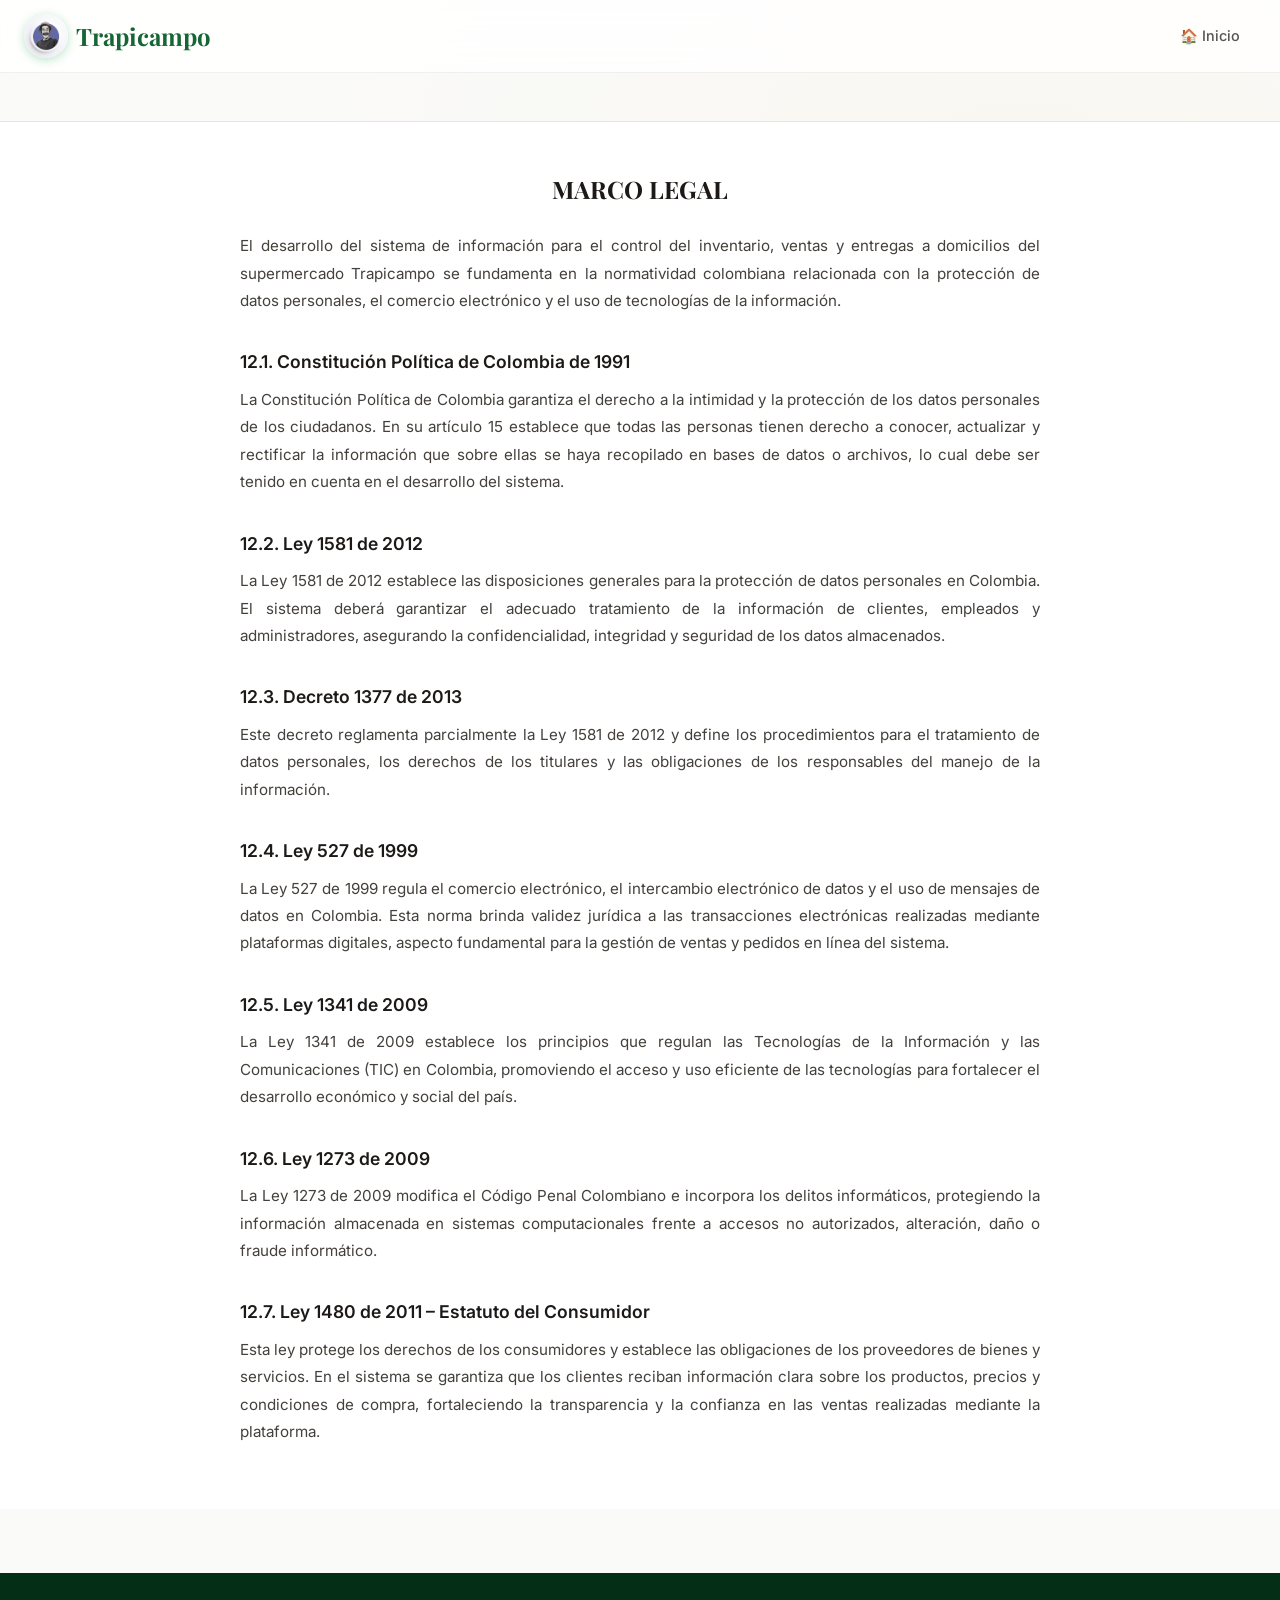
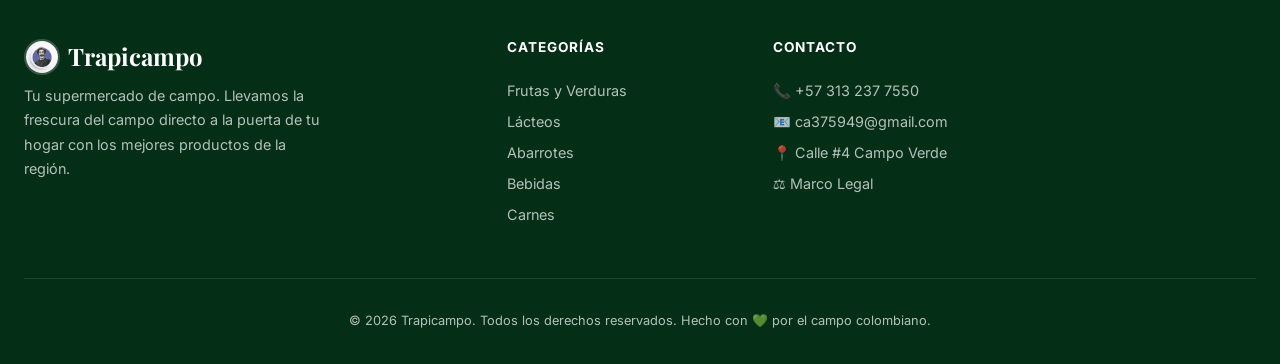
==== commit a8f0d0e7: "Add files via upload" ====
--- a/legal.html
+++ b/legal.html
@@ -34,7 +34,7 @@
   <section class="legal-section" id="marco-legal" style="min-height: 70vh; margin-top: var(--space-2xl);">
     <div class="container">
       <div class="section-header" style="justify-content: center; text-align: center; margin-bottom: var(--space-lg);">
-        <h2 class="section-header__title" style="font-size: 1.5rem;">18. MARCO LEGAL</h2>
+        <h2 class="section-header__title" style="font-size: 1.5rem;">MARCO LEGAL</h2>
       </div>
       <div class="legal-content">
         <p>El desarrollo del sistema de información para el control del inventario, ventas y entregas a domicilios del supermercado Trapicampo se fundamenta en la normatividad colombiana relacionada con la protección de datos personales, el comercio electrónico y el uso de tecnologías de la información.</p>
--- a/styles.css
+++ b/styles.css
@@ -3024,3 +3024,33 @@
 .product-card:hover .product-card__image-container img {
   transform: scale(1.1);
 }
+
+/* ══════════════════════════════════
+   MARCO LEGAL
+   ══════════════════════════════════ */
+.legal-section {
+  padding: var(--space-2xl) 0;
+  background-color: var(--surface-primary);
+  border-top: 1px solid var(--gray-200);
+}
+
+.legal-content {
+  max-width: 800px;
+  margin: 0 auto;
+  color: var(--gray-700);
+  font-size: 0.95rem;
+  line-height: 1.8;
+}
+
+.legal-content p {
+  margin-bottom: var(--space-md);
+  text-align: justify;
+}
+
+.legal-content h3 {
+  font-size: 1.1rem;
+  color: var(--gray-900);
+  margin-top: var(--space-xl);
+  margin-bottom: var(--space-sm);
+  font-weight: 600;
+}
